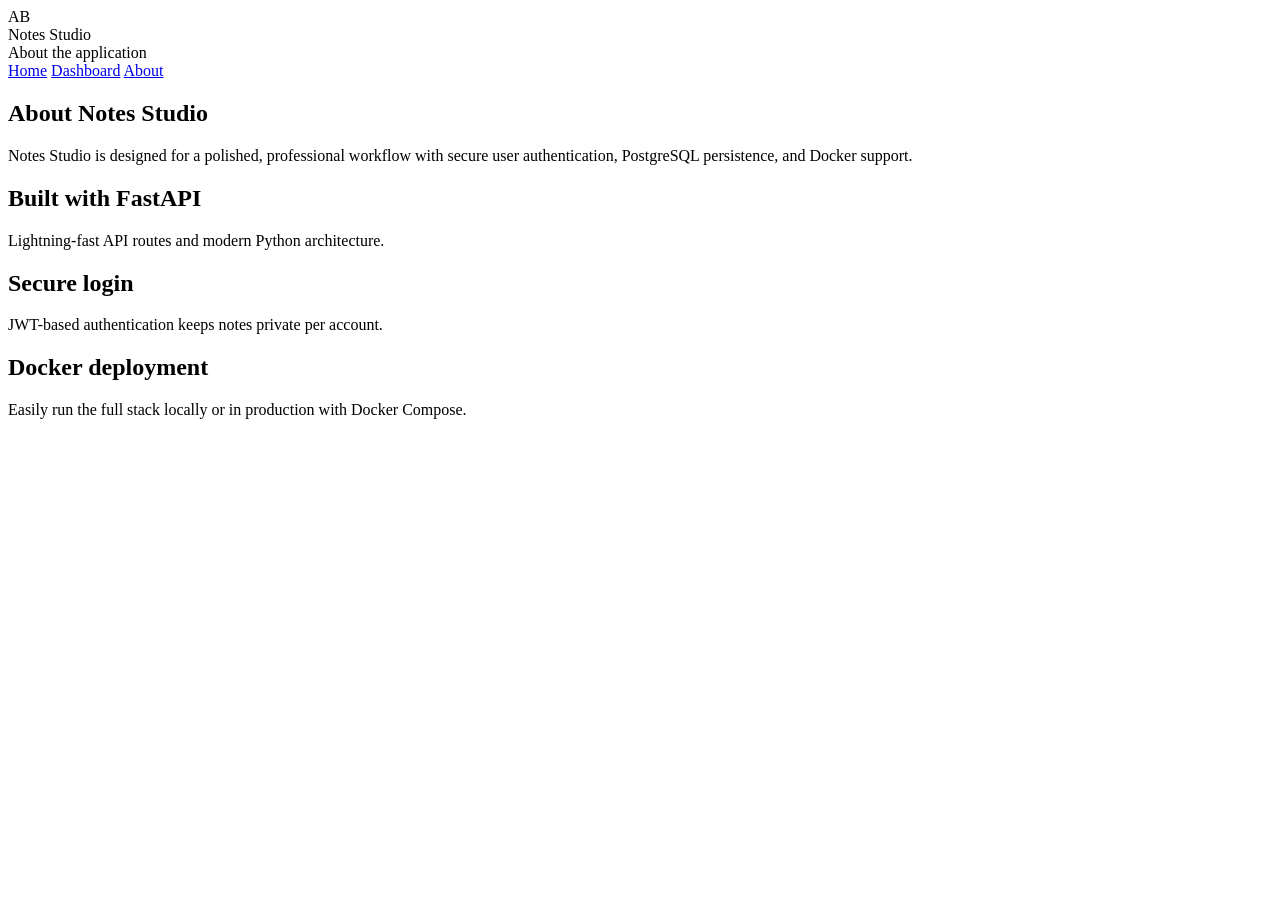
==== app/templates/about.html @ f986a4b2 "feat : add python flask notes app also use docker and postgresqla and niginx" ====
<!DOCTYPE html>
<html lang="en">
<head>
  <meta charset="UTF-8" />
  <meta name="viewport" content="width=device-width, initial-scale=1.0" />
  <title>About | Notes Studio</title>
  <link rel="stylesheet" href="/static/style.css">
  <link rel="icon" href="data:image/svg+xml,%3Csvg xmlns='http://www.w3.org/2000/svg' viewBox='0 0 100 100'%3E%3Crect width='100' height='100' fill='%231a2938'/%3E%3Ctext x='50' y='55' font-size='50' text-anchor='middle' fill='%23ffffff' font-family='Inter,Arial'%3E%F0%9F%93%92%3C/text%3E%3C/svg%3E">
</head>
<body>
  <div class="page-shell">
    <header class="topbar">
      <div class="topbar__brand">
        <div class="brand-mark">AB</div>
        <div>
          <div class="brand-name">Notes Studio</div>
          <div class="brand-subtitle">About the application</div>
        </div>
      </div>
      <nav class="topbar__nav">
        <a href="/">Home</a>
        <a href="/dashboard">Dashboard</a>
        <a href="/about">About</a>
      </nav>
    </header>

    <main class="content">
      <section class="card about-card">
        <h1>About Notes Studio</h1>
        <p>Notes Studio is designed for a polished, professional workflow with secure user authentication, PostgreSQL persistence, and Docker support.</p>
        <div class="about-grid">
          <article>
            <h2>Built with FastAPI</h2>
            <p>Lightning-fast API routes and modern Python architecture.</p>
          </article>
          <article>
            <h2>Secure login</h2>
            <p>JWT-based authentication keeps notes private per account.</p>
          </article>
          <article>
            <h2>Docker deployment</h2>
            <p>Easily run the full stack locally or in production with Docker Compose.</p>
          </article>
        </div>
      </section>
    </main>
  </div>
</body>
</html>
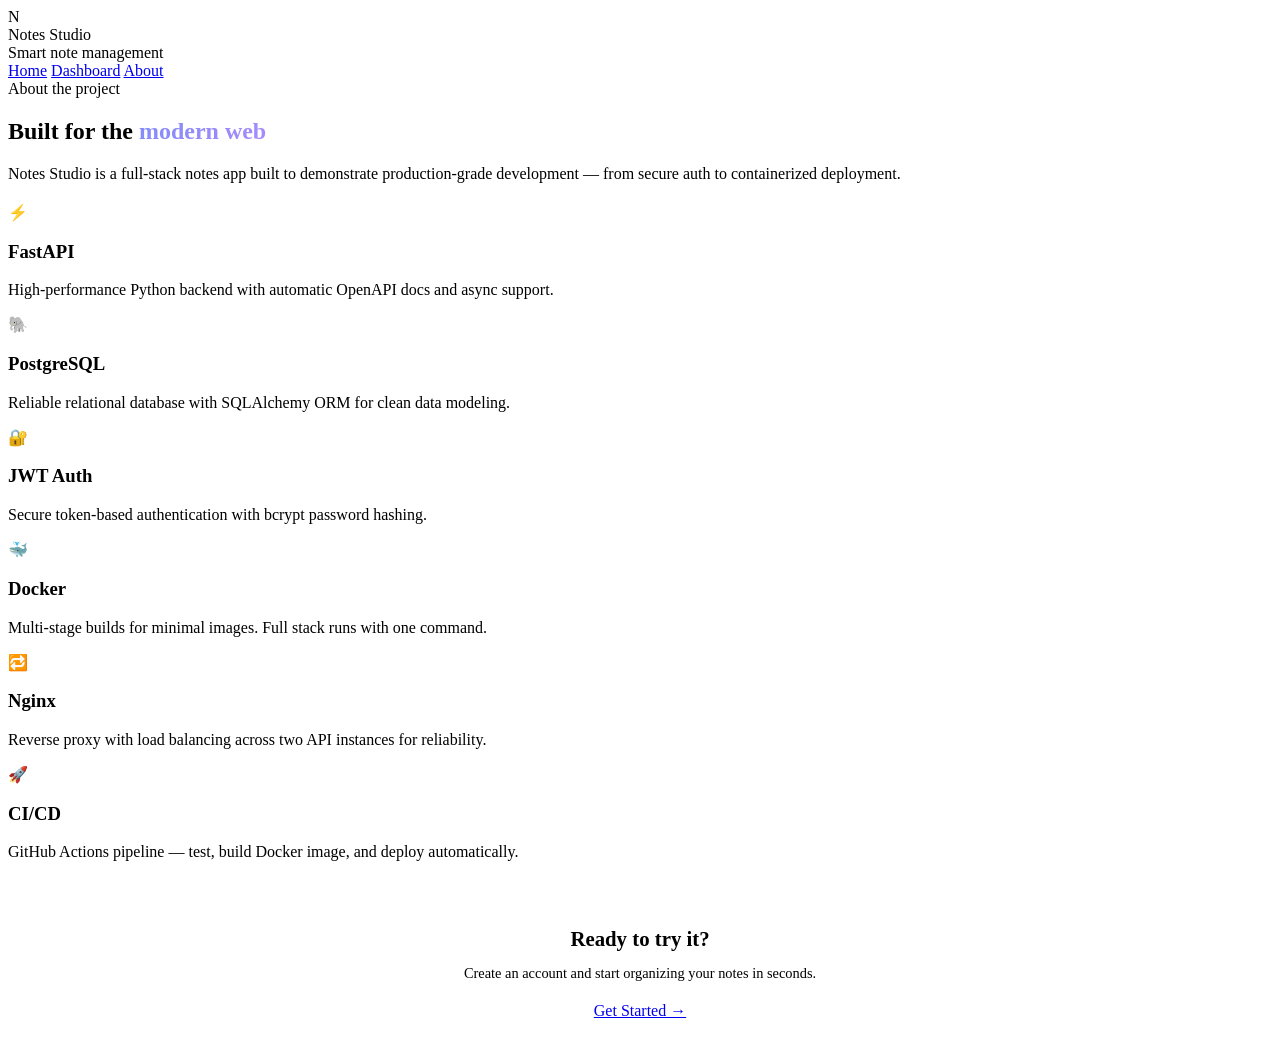
==== commit 42e48804: "feat: premium UI redesign + production docker" ====
--- a/app/templates/about.html
+++ b/app/templates/about.html
@@ -3,18 +3,21 @@
 <head>
   <meta charset="UTF-8" />
   <meta name="viewport" content="width=device-width, initial-scale=1.0" />
-  <title>About | Notes Studio</title>
+  <title>About — Notes Studio</title>
+  <link rel="preconnect" href="https://fonts.googleapis.com">
+  <link href="https://fonts.googleapis.com/css2?family=Inter:wght@400;500;600;700;800&display=swap" rel="stylesheet">
   <link rel="stylesheet" href="/static/style.css">
-  <link rel="icon" href="data:image/svg+xml,%3Csvg xmlns='http://www.w3.org/2000/svg' viewBox='0 0 100 100'%3E%3Crect width='100' height='100' fill='%231a2938'/%3E%3Ctext x='50' y='55' font-size='50' text-anchor='middle' fill='%23ffffff' font-family='Inter,Arial'%3E%F0%9F%93%92%3C/text%3E%3C/svg%3E">
+  <link rel="icon" href="data:image/svg+xml,%3Csvg xmlns='http://www.w3.org/2000/svg' viewBox='0 0 100 100'%3E%3Crect width='100' height='100' rx='22' fill='%236366f1'/%3E%3Ctext x='50' y='67' font-size='58' text-anchor='middle' fill='white' font-family='Inter,Arial' font-weight='800'%3EN%3C/text%3E%3C/svg%3E">
 </head>
 <body>
   <div class="page-shell">
+
     <header class="topbar">
       <div class="topbar__brand">
-        <div class="brand-mark">AB</div>
+        <div class="brand-mark">N</div>
         <div>
           <div class="brand-name">Notes Studio</div>
-          <div class="brand-subtitle">About the application</div>
+          <div class="brand-subtitle">Smart note management</div>
         </div>
       </div>
       <nav class="topbar__nav">
@@ -24,26 +27,53 @@
       </nav>
     </header>
 
-    <main class="content">
-      <section class="card about-card">
-        <h1>About Notes Studio</h1>
-        <p>Notes Studio is designed for a polished, professional workflow with secure user authentication, PostgreSQL persistence, and Docker support.</p>
-        <div class="about-grid">
-          <article>
-            <h2>Built with FastAPI</h2>
-            <p>Lightning-fast API routes and modern Python architecture.</p>
-          </article>
-          <article>
-            <h2>Secure login</h2>
-            <p>JWT-based authentication keeps notes private per account.</p>
-          </article>
-          <article>
-            <h2>Docker deployment</h2>
-            <p>Easily run the full stack locally or in production with Docker Compose.</p>
-          </article>
-        </div>
+    <main>
+      <section class="card about-hero">
+        <span class="eyebrow">About the project</span>
+        <h1>Built for the <span style="background:linear-gradient(135deg,#818cf8,#a78bfa);-webkit-background-clip:text;-webkit-text-fill-color:transparent;background-clip:text;">modern web</span></h1>
+        <p>Notes Studio is a full-stack notes app built to demonstrate production-grade development — from secure auth to containerized deployment.</p>
+      </section>
+
+      <div class="tech-grid" style="margin-top:20px;">
+        <article class="tech-card card">
+          <div class="tech-icon">⚡</div>
+          <h3>FastAPI</h3>
+          <p>High-performance Python backend with automatic OpenAPI docs and async support.</p>
+        </article>
+        <article class="tech-card card">
+          <div class="tech-icon">🐘</div>
+          <h3>PostgreSQL</h3>
+          <p>Reliable relational database with SQLAlchemy ORM for clean data modeling.</p>
+        </article>
+        <article class="tech-card card">
+          <div class="tech-icon">🔐</div>
+          <h3>JWT Auth</h3>
+          <p>Secure token-based authentication with bcrypt password hashing.</p>
+        </article>
+        <article class="tech-card card">
+          <div class="tech-icon">🐳</div>
+          <h3>Docker</h3>
+          <p>Multi-stage builds for minimal images. Full stack runs with one command.</p>
+        </article>
+        <article class="tech-card card">
+          <div class="tech-icon">🔁</div>
+          <h3>Nginx</h3>
+          <p>Reverse proxy with load balancing across two API instances for reliability.</p>
+        </article>
+        <article class="tech-card card">
+          <div class="tech-icon">🚀</div>
+          <h3>CI/CD</h3>
+          <p>GitHub Actions pipeline — test, build Docker image, and deploy automatically.</p>
+        </article>
+      </div>
+
+      <section class="card" style="padding:32px;margin-top:4px;text-align:center;">
+        <h2 style="font-size:1.3rem;font-weight:700;margin-bottom:10px;">Ready to try it?</h2>
+        <p style="color:var(--text-muted);margin-bottom:20px;font-size:0.9rem;">Create an account and start organizing your notes in seconds.</p>
+        <a href="/" class="button button-primary">Get Started →</a>
       </section>
     </main>
+
   </div>
 </body>
-</html>+</html>
